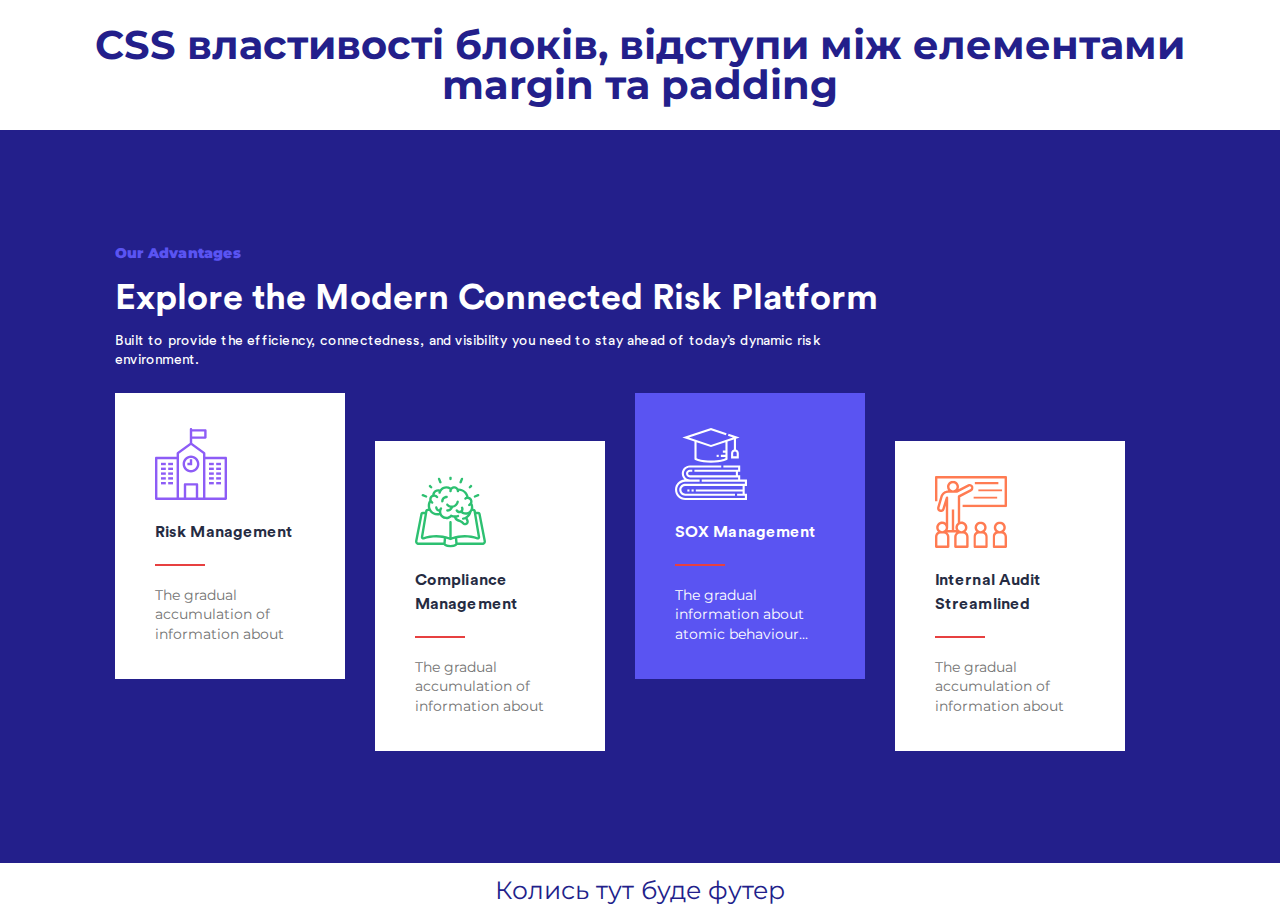
==== lesson_05/index.html @ cd9c44dd "add: homework #5" ====
<!DOCTYPE html>
<html lang="en">
<head>
    <meta charset="UTF-8">
    <meta name="viewport" content="width=device-width, initial-scale=1.0">
    <link rel="stylesheet" href="css/style.css">
    <title>CSS властивості, відступи</title>
</head>
<body>
    <header>
		<div>
			<h1>CSS властивості блоків, відступи між елементами margin та padding</h1>
		</div>
	</header>

    <main>
		<div class="container">
			<div class="advantages">
				<div class="advantages-headline">
					<div class="adv-headline-subtitle">
						<strong>Our Advantages</strong>
					</div>
					<div class="adv-headline-title">
						<h2>Explore the Modern Connected Risk Platform
						</h2>
					</div>
					<div class="adv-headline-text">
						<p>Built to provide the efficiency, connectedness, and visibility you need to stay ahead of today’s dynamic risk environment.</p>
					</div>
				</div>

				<div class="cards">
					<div class="card indent card-fall">
						<div class="card-content">
							<img src="img/building.svg" class="card-img" alt="building">
							<h5 class="card-title">Risk Management</h5>
							<div class="card-line"></div>
							<p class="card-text">The gradual accumulation of information about</p>
						</div>
					</div>

					<div class="card indent">
						<div class="card-content">
							<img src="img/book.svg" class="card-img" alt="book">
							<h5 class="card-title">Compliance Management</h5>
							<div class="card-line"></div>
							<p class="card-text">The gradual accumulation of information about</p>
						</div>
					</div>
					
					<div class="card indent card-hover card-fall">
						<div class="card-content">
							<img src="img/stack.svg" class="card-img" alt="stack">
							<h5 class="card-title">SOX Management</h5>
							<div class="card-line"></div>
							<p class="card-text">The gradual 
								information about 
								atomic behaviour...</p>
						</div>
					</div>

					<div class="card">
						<div class="card-content">
							<img src="img/speaker.svg" class="card-img" alt="speaker">
							<h5 class="card-title">Internal Audit Streamlined
							</h5>
							<div class="card-line"></div>
							<p class="card-text">The gradual accumulation of information about</p>
						</div>
					</div>
				</div>
			</div>
		</div>
	</main>

    <footer>
		<p>
			Колись тут буде футер
		</p>
	</footer>
    
</body>
</html>
---- lesson_05/css/style.css ----
@import url("reset.css");

@import url("fonts.css");

@import url("https://fonts.googleapis.com/css?family=Montserrat:regular,700&display=swap");

body {
    font-family: 'Montserrat', sans-serif;
    font-size: 14px;
    color: #FFF;
}

h1 {
    font-weight: 700;
    font-size: 40px;
    text-align: center;
    padding: 25px;
    color:#231F8B;
}

.container {
    background-color: #231F8B;
}

.advantages {
    width: 1050px;
    max-width: 100%;
    margin: 0 auto;
    padding: 112px 0;
    overflow: hidden;
}

.adv-headline-subtitle {
    color: #5A54F2;
    font-weight: 700;
    font-size: 14px;
    line-height: 1.7;
    letter-spacing: 0.2px;
    margin-bottom: 10px;
}

.adv-headline-title {
    font-family: 'CircularStd', sans-serif;
    font-weight: 700;
    font-size: 36px;
    line-height: 1.27;
    margin-bottom: 10px;
}

.adv-headline-text {
    max-width: 765px;
    font-family: 'CircularStd', sans-serif;
    font-weight: 450;
    line-height: 1.4;
    letter-spacing: 0.2px;
}

.advantages-headline {
    margin-bottom: 70px;
}

.cards {
    font-size: 0;
    margin: 0 auto;
}

.card {
    display: inline-block;
    vertical-align: top;
    margin: 0 auto;
    max-width: 230px;
    width: 100%;
    padding: 35px 40px;
    background-color: #ffffff;
}

.card-title {
    font-family: 'CircularStd', sans-serif;
    font-size: 16px;
    color: #252B42;
    font-weight: 700;
    line-height: 1.5;
    letter-spacing: 0.1px;
    margin: 20px 0;
}

.card-line {
    max-width: 50px;
    min-height: 2px;
    background-color: #E74040;
    margin-bottom: 20px;
}

.card-text {
    font-family: 'Montserrat', sans-serif;
    font-size: 14px;
    color: #737373;
    line-height: 1.4;

}

.card-hover {
    background-color: #5A54F2;
}

.card-hover .card-title {
    font-family: 'CircularStd', sans-serif;
    font-size: 16px;
    color: #FFF;
    font-weight: 700;
    line-height: 1.5;
    letter-spacing: 0.1px;
    margin: 20px 0;
}

.card-hover .card-text {
    font-family: 'Montserrat', sans-serif;
    font-size: 14px;
    color: #FFF;
    line-height: 1.4;
}

.card-fall {
    margin-top: -48px;
}

.indent {
    margin-right: 30px;
}

footer {
    font-size: 25px;
    text-align: center;
    padding: 15px;
    color:#231F8B;
}
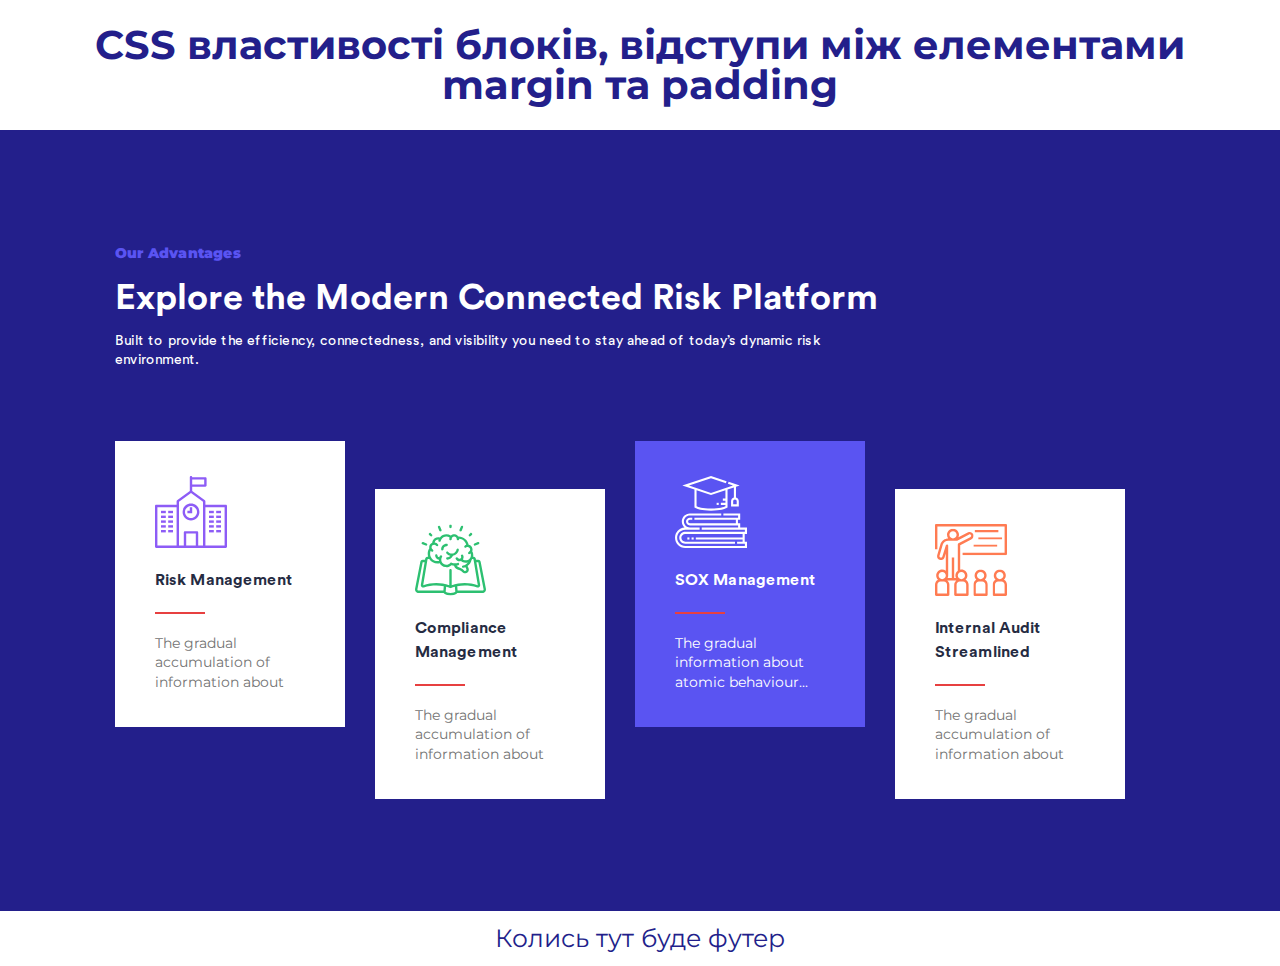
==== commit 9bf8e314: "some changes in homework #5" ====
--- a/lesson_05/index.html
+++ b/lesson_05/index.html
@@ -30,7 +30,7 @@
 				</div>
 
 				<div class="cards">
-					<div class="card indent card-fall">
+					<div class="card indent">
 						<div class="card-content">
 							<img src="img/building.svg" class="card-img" alt="building">
 							<h5 class="card-title">Risk Management</h5>
@@ -39,7 +39,7 @@
 						</div>
 					</div>
 
-					<div class="card indent">
+					<div class="card indent card-fall">
 						<div class="card-content">
 							<img src="img/book.svg" class="card-img" alt="book">
 							<h5 class="card-title">Compliance Management</h5>
@@ -48,7 +48,7 @@
 						</div>
 					</div>
 					
-					<div class="card indent card-hover card-fall">
+					<div class="card indent card-hover">
 						<div class="card-content">
 							<img src="img/stack.svg" class="card-img" alt="stack">
 							<h5 class="card-title">SOX Management</h5>
@@ -59,7 +59,7 @@
 						</div>
 					</div>
 
-					<div class="card">
+					<div class="card card-fall">
 						<div class="card-content">
 							<img src="img/speaker.svg" class="card-img" alt="speaker">
 							<h5 class="card-title">Internal Audit Streamlined
--- a/lesson_05/css/style.css
+++ b/lesson_05/css/style.css
@@ -121,7 +121,7 @@
 }
 
 .card-fall {
-    margin-top: -48px;
+    margin-top: 48px;
 }
 
 .indent {
